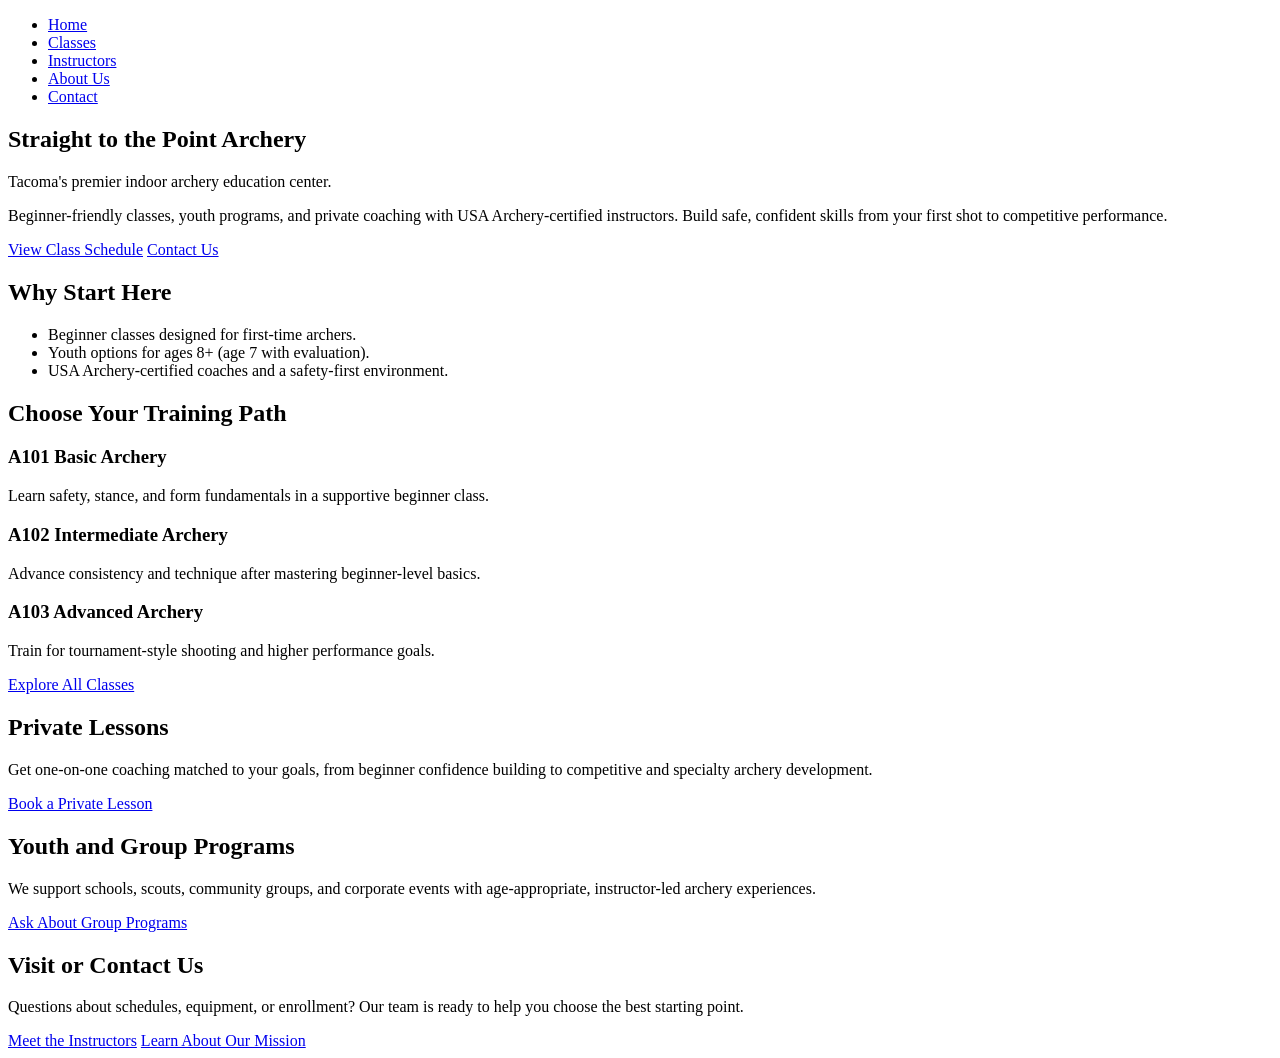
==== index.html @ 0095e6a8 "Adding content to classes page" ====
<!DOCTYPE html>
<html lang="en">
<head>
    <meta charset="UTF-8">
    <meta name="viewport" content="width=device-width, initial-scale=1.0">
    <link rel="stylesheet" href="css/style.css">
    <title>Straight to the Point Archery</title>
</head>
<body>
    <header>
        <nav aria-label="Main navigation">
            <ul>
                <li><a href="index.html">Home</a></li>
                <li><a href="classes.html">Classes</a></li>
                <li><a href="instructors.html">Instructors</a></li>
                <li><a href="about.html">About Us</a></li>
                <li><a href="contact.html">Contact</a></li>
            </ul>
        </nav>
    </header>

    <main>
        <section class="hero" aria-labelledby="hero-title">
            <h1 id="hero-title">Straight to the Point Archery</h1>
            <p>Tacoma's premier indoor archery education center.</p>
            <p>
                Beginner-friendly classes, youth programs, and private coaching with USA Archery-certified instructors.
                Build safe, confident skills from your first shot to competitive performance.
            </p>
            <a href="classes.html">View Class Schedule</a>
            <a href="contact.html">Contact Us</a>
        </section>

        <section aria-labelledby="highlights-title">
            <h2 id="highlights-title">Why Start Here</h2>
            <ul>
                <li>Beginner classes designed for first-time archers.</li>
                <li>Youth options for ages 8+ (age 7 with evaluation).</li>
                <li>USA Archery-certified coaches and a safety-first environment.</li>
            </ul>
        </section>

        <section aria-labelledby="classes-title">
            <h2 id="classes-title">Choose Your Training Path</h2>
            <article>
                <h3>A101 Basic Archery</h3>
                <p>Learn safety, stance, and form fundamentals in a supportive beginner class.</p>
            </article>
            <article>
                <h3>A102 Intermediate Archery</h3>
                <p>Advance consistency and technique after mastering beginner-level basics.</p>
            </article>
            <article>
                <h3>A103 Advanced Archery</h3>
                <p>Train for tournament-style shooting and higher performance goals.</p>
            </article>
            <a href="classes.html">Explore All Classes</a>
        </section>

        <section aria-labelledby="private-lessons-title">
            <h2 id="private-lessons-title">Private Lessons</h2>
            <p>
                Get one-on-one coaching matched to your goals, from beginner confidence building
                to competitive and specialty archery development.
            </p>
            <a href="contact.html">Book a Private Lesson</a>
        </section>

        <section aria-labelledby="programs-title">
            <h2 id="programs-title">Youth and Group Programs</h2>
            <p>
                We support schools, scouts, community groups, and corporate events with
                age-appropriate, instructor-led archery experiences.
            </p>
            <a href="contact.html">Ask About Group Programs</a>
        </section>

        <section aria-labelledby="trust-title">
            <h2 id="trust-title">Visit or Contact Us</h2>
            <p>
                Questions about schedules, equipment, or enrollment? Our team is ready to help
                you choose the best starting point.
            </p>
            <a href="instructors.html">Meet the Instructors</a>
            <a href="about.html">Learn About Our Mission</a>
        </section>
    </main>
</body>
</html>
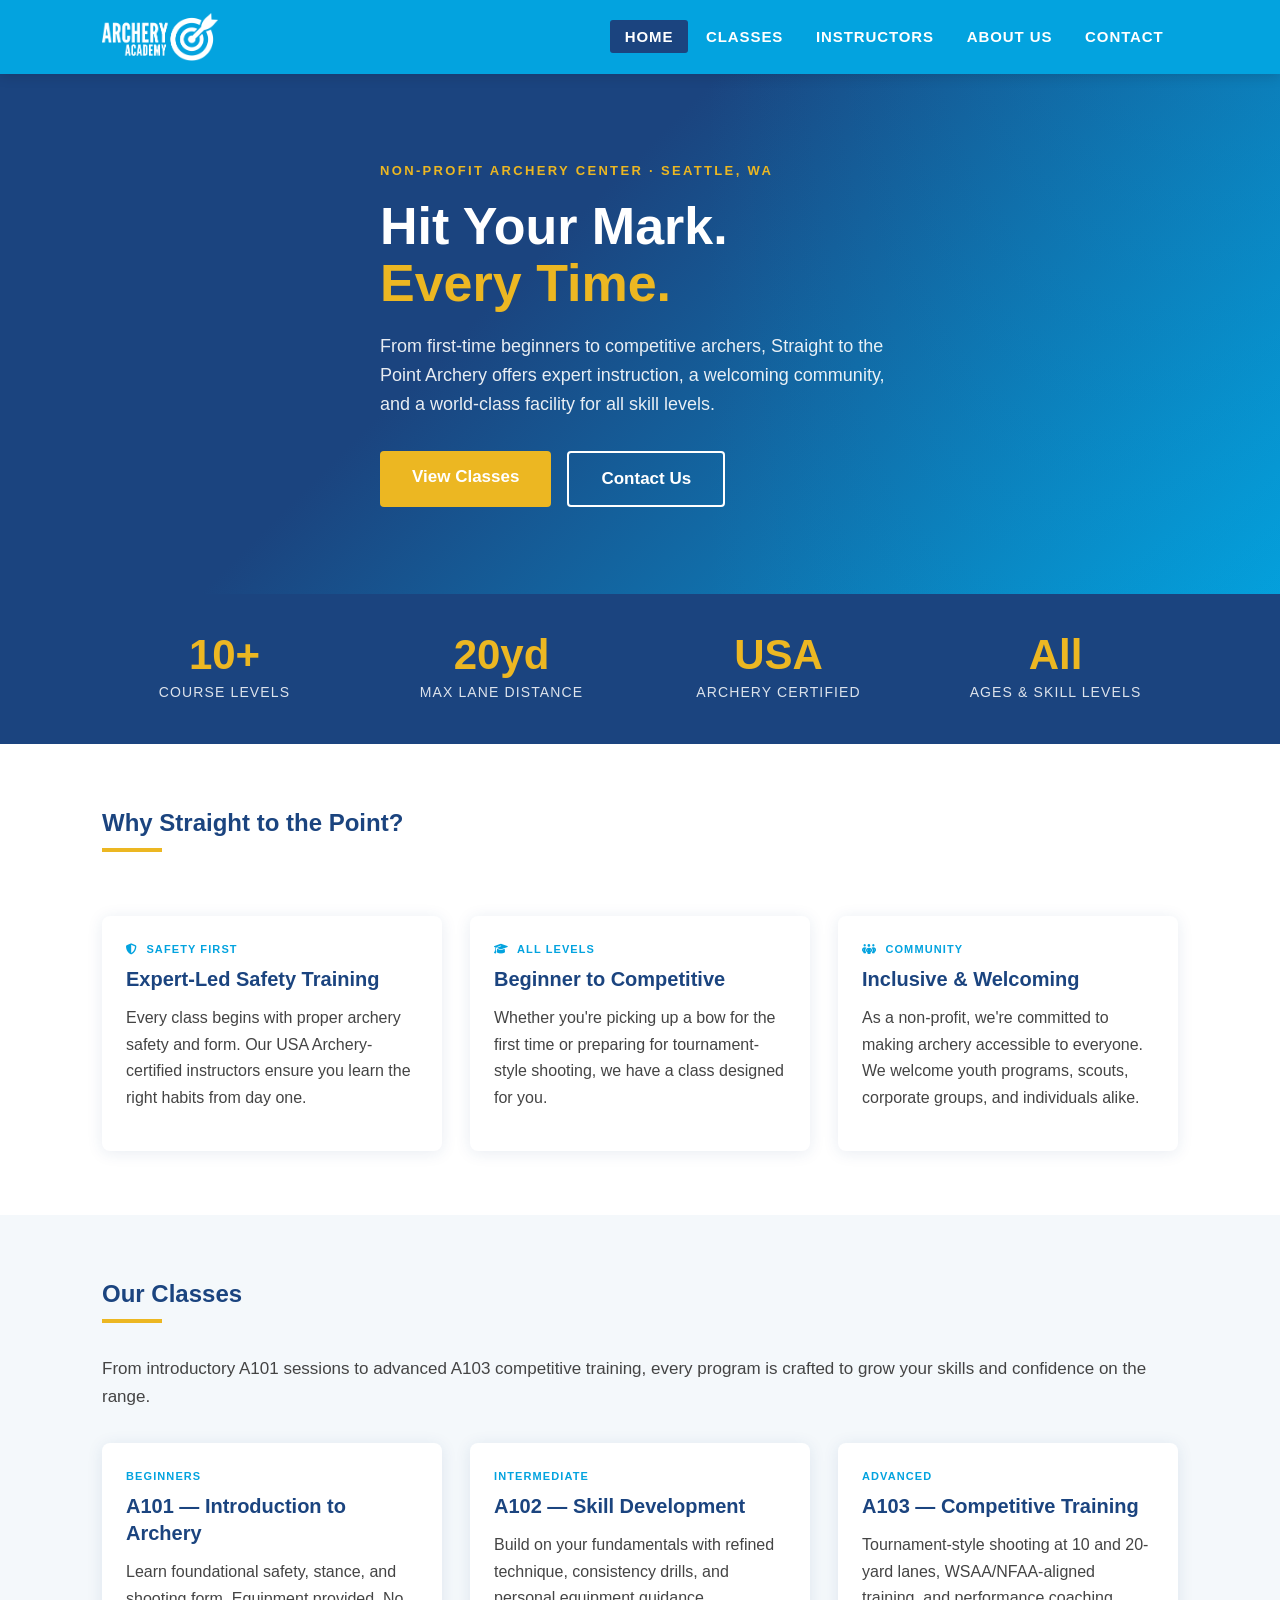
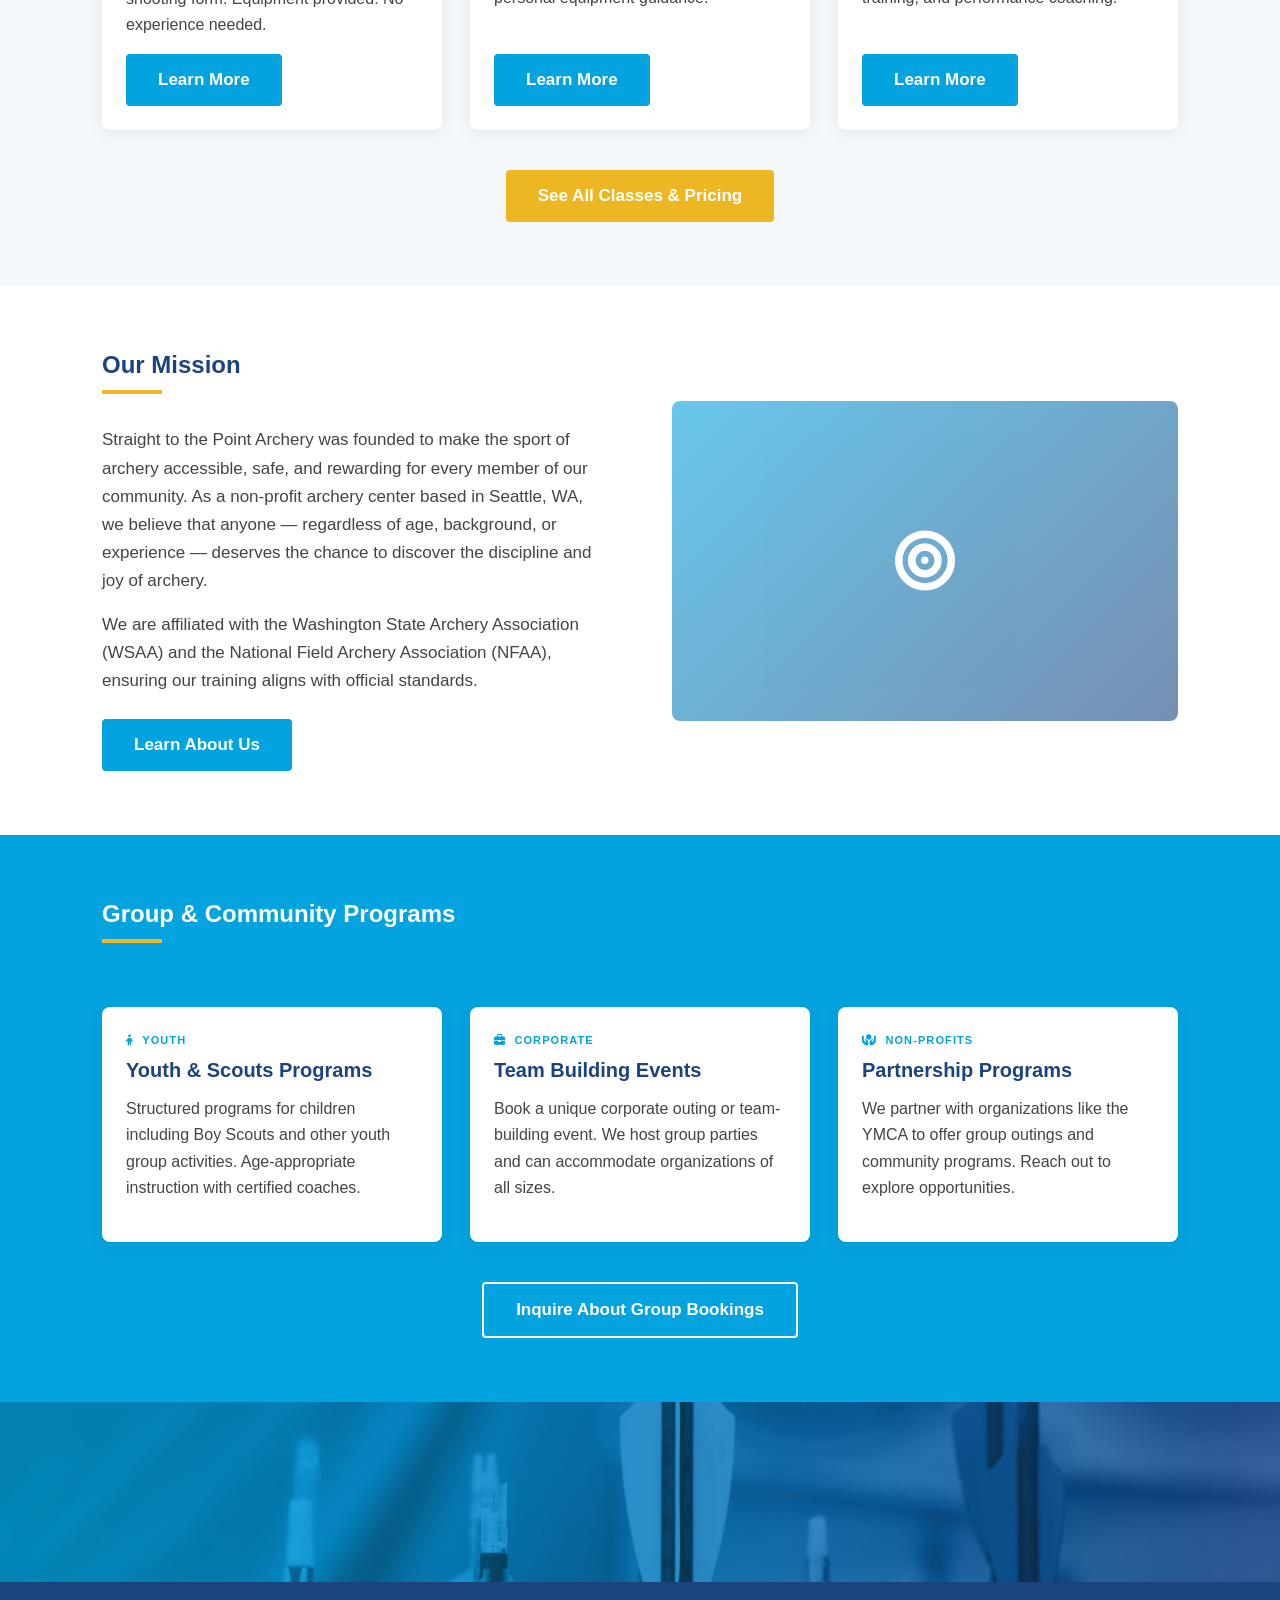
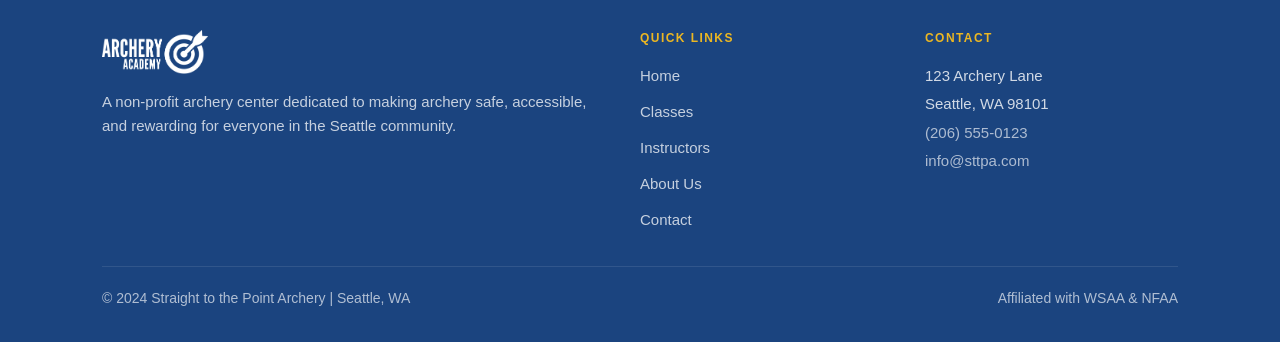
==== commit ae87d406: "Finished cl" ====
--- a/index.html
+++ b/index.html
@@ -1,89 +1,277 @@
 <!DOCTYPE html>
 <html lang="en">
 <head>
-    <meta charset="UTF-8">
-    <meta name="viewport" content="width=device-width, initial-scale=1.0">
-    <link rel="stylesheet" href="css/style.css">
-    <title>Straight to the Point Archery</title>
+  <meta charset="UTF-8" />
+  <meta name="viewport" content="width=device-width, initial-scale=1.0" />
+  <title>Straight to the Point Archery | Seattle, WA</title>
+  <meta name="description" content="Straight to the Point Archery offers beginner to advanced archery classes, private lessons, and youth programs in Seattle, WA." />
+  <link rel="stylesheet" href="css/style.css" />
+  <link rel="stylesheet" href="https://cdnjs.cloudflare.com/ajax/libs/font-awesome/6.5.0/css/all.min.css" />
 </head>
 <body>
-    <header>
-        <nav aria-label="Main navigation">
-            <ul>
-                <li><a href="index.html">Home</a></li>
-                <li><a href="classes.html">Classes</a></li>
-                <li><a href="instructors.html">Instructors</a></li>
-                <li><a href="about.html">About Us</a></li>
-                <li><a href="contact.html">Contact</a></li>
+
+  <!-- Skip Navigation -->
+  <a class="skip-link" href="#main-content">Skip to main content</a>
+
+  <!-- ── HEADER ───────────────────────────────────────────── -->
+  <header class="site-header">
+    <div class="container">
+      <a class="site-logo" href="index.html" aria-label="Straight to the Point Archery — Home">
+        <img src="imgs/archeryAcademy-logo-white.png" alt="Archery Academy logo" class="site-logo-img" />
+      </a>
+
+      <button class="nav-toggle" aria-label="Toggle navigation" aria-expanded="false" aria-controls="main-nav">
+        <span></span><span></span><span></span>
+      </button>
+
+      <nav class="main-nav" id="main-nav" aria-label="Main navigation">
+        <ul class="nav-list">
+          <li><a href="index.html" class="active">Home</a></li>
+          <li><a href="classes.html">Classes</a></li>
+          <li><a href="instructors.html">Instructors</a></li>
+          <li><a href="about.html">About Us</a></li>
+          <li><a href="contact.html">Contact</a></li>
+        </ul>
+      </nav>
+    </div>
+  </header>
+
+  <!-- ── MAIN CONTENT ─────────────────────────────────────── -->
+  <main id="main-content">
+
+    <!-- Hero -->
+    <section class="hero" aria-labelledby="hero-title">
+      <div class="hero__bg"></div>
+      <div class="hero__accent" aria-hidden="true"></div>
+      <div class="container">
+        <div class="hero__content">
+          <p class="hero__eyebrow">Non-Profit Archery Center · Seattle, WA</p>
+          <h1 class="hero__title" id="hero-title">
+            Hit Your Mark.<br><em>Every Time.</em>
+          </h1>
+          <p class="hero__subtitle">
+            From first-time beginners to competitive archers, Straight to the Point Archery offers expert instruction, a welcoming community, and a world-class facility for all skill levels.
+          </p>
+          <div class="hero__cta">
+            <a href="classes.html" class="btn btn--gold">View Classes</a>
+            <a href="contact.html" class="btn btn--outline">Contact Us</a>
+          </div>
+        </div>
+      </div>
+    </section>
+
+    <!-- Stats Bar -->
+    <aside class="stats-bar" aria-label="Quick facts">
+      <div class="container">
+        <div class="stats-grid">
+          <div>
+            <div class="stat-number">10+</div>
+            <div class="stat-label">Course Levels</div>
+          </div>
+          <div>
+            <div class="stat-number">20yd</div>
+            <div class="stat-label">Max Lane Distance</div>
+          </div>
+          <div>
+            <div class="stat-number">USA</div>
+            <div class="stat-label">Archery Certified</div>
+          </div>
+          <div>
+            <div class="stat-number">All</div>
+            <div class="stat-label">Ages &amp; Skill Levels</div>
+          </div>
+        </div>
+      </div>
+    </aside>
+
+    <!-- Why Choose Us -->
+    <section class="section" aria-labelledby="why-title">
+      <div class="container">
+        <h2 class="section-title" id="why-title">Why Straight to the Point?</h2>
+        <div class="card-grid">
+
+          <article class="card">
+            <div class="card__body">
+              <p class="card__tag"><i class="fa-solid fa-shield-halved" aria-hidden="true"></i> &nbsp;Safety First</p>
+              <h3 class="card__title">Expert-Led Safety Training</h3>
+              <p class="card__text">Every class begins with proper archery safety and form. Our USA Archery-certified instructors ensure you learn the right habits from day one.</p>
+            </div>
+          </article>
+
+          <article class="card">
+            <div class="card__body">
+              <p class="card__tag"><i class="fa-solid fa-graduation-cap" aria-hidden="true"></i> &nbsp;All Levels</p>
+              <h3 class="card__title">Beginner to Competitive</h3>
+              <p class="card__text">Whether you're picking up a bow for the first time or preparing for tournament-style shooting, we have a class designed for you.</p>
+            </div>
+          </article>
+
+          <article class="card">
+            <div class="card__body">
+              <p class="card__tag"><i class="fa-solid fa-people-group" aria-hidden="true"></i> &nbsp;Community</p>
+              <h3 class="card__title">Inclusive &amp; Welcoming</h3>
+              <p class="card__text">As a non-profit, we're committed to making archery accessible to everyone. We welcome youth programs, scouts, corporate groups, and individuals alike.</p>
+            </div>
+          </article>
+
+        </div>
+      </div>
+    </section>
+
+    <!-- Classes Preview -->
+    <section class="section section--light" aria-labelledby="classes-preview-title">
+      <div class="container">
+        <h2 class="section-title" id="classes-preview-title">Our Classes</h2>
+        <p>From introductory A101 sessions to advanced A103 competitive training, every program is crafted to grow your skills and confidence on the range.</p>
+
+        <div class="card-grid" style="margin-top:2rem;">
+
+          <article class="card">
+            <div class="card__body">
+              <p class="card__tag">Beginners</p>
+              <h3 class="card__title">A101 — Introduction to Archery</h3>
+              <p class="card__text">Learn foundational safety, stance, and shooting form. Equipment provided. No experience needed.</p>
+              <a href="classes.html#beginners" class="btn btn--primary" style="margin-top:auto; align-self:flex-start;">Learn More</a>
+            </div>
+          </article>
+
+          <article class="card">
+            <div class="card__body">
+              <p class="card__tag">Intermediate</p>
+              <h3 class="card__title">A102 — Skill Development</h3>
+              <p class="card__text">Build on your fundamentals with refined technique, consistency drills, and personal equipment guidance.</p>
+              <a href="classes.html#intermediate" class="btn btn--primary" style="margin-top:auto; align-self:flex-start;">Learn More</a>
+            </div>
+          </article>
+
+          <article class="card">
+            <div class="card__body">
+              <p class="card__tag">Advanced</p>
+              <h3 class="card__title">A103 — Competitive Training</h3>
+              <p class="card__text">Tournament-style shooting at 10 and 20-yard lanes, WSAA/NFAA-aligned training, and performance coaching.</p>
+              <a href="classes.html#advanced" class="btn btn--primary" style="margin-top:auto; align-self:flex-start;">Learn More</a>
+            </div>
+          </article>
+
+        </div>
+
+        <div style="text-align:center; margin-top:2.5rem;">
+          <a href="classes.html" class="btn btn--gold">See All Classes &amp; Pricing</a>
+        </div>
+      </div>
+    </section>
+
+    <!-- About Callout -->
+    <section class="section" aria-labelledby="about-callout-title">
+      <div class="container">
+        <div class="info-row">
+          <div class="info-row__text">
+            <h2 class="section-title" id="about-callout-title">Our Mission</h2>
+            <p>Straight to the Point Archery was founded to make the sport of archery accessible, safe, and rewarding for every member of our community. As a non-profit archery center based in Seattle, WA, we believe that anyone — regardless of age, background, or experience — deserves the chance to discover the discipline and joy of archery.</p>
+            <p>We are affiliated with the Washington State Archery Association (WSAA) and the National Field Archery Association (NFAA), ensuring our training aligns with official standards.</p>
+            <a href="about.html" class="btn btn--primary" style="margin-top:0.5rem;">Learn About Us</a>
+          </div>
+          <div class="info-row__img" aria-hidden="true">
+            <div class="info-row__img-placeholder">
+              <i class="fa-solid fa-bullseye"></i>
+            </div>
+          </div>
+        </div>
+      </div>
+    </section>
+
+    <!-- Groups & Community -->
+    <section class="section section--primary" aria-labelledby="groups-title">
+      <div class="container">
+        <h2 class="section-title" id="groups-title">Group &amp; Community Programs</h2>
+        <div class="card-grid">
+
+          <article class="card">
+            <div class="card__body">
+              <p class="card__tag"><i class="fa-solid fa-child" aria-hidden="true"></i> &nbsp;Youth</p>
+              <h3 class="card__title">Youth &amp; Scouts Programs</h3>
+              <p class="card__text">Structured programs for children including Boy Scouts and other youth group activities. Age-appropriate instruction with certified coaches.</p>
+            </div>
+          </article>
+
+          <article class="card">
+            <div class="card__body">
+              <p class="card__tag"><i class="fa-solid fa-briefcase" aria-hidden="true"></i> &nbsp;Corporate</p>
+              <h3 class="card__title">Team Building Events</h3>
+              <p class="card__text">Book a unique corporate outing or team-building event. We host group parties and can accommodate organizations of all sizes.</p>
+            </div>
+          </article>
+
+          <article class="card">
+            <div class="card__body">
+              <p class="card__tag"><i class="fa-solid fa-hands-holding-circle" aria-hidden="true"></i> &nbsp;Non-Profits</p>
+              <h3 class="card__title">Partnership Programs</h3>
+              <p class="card__text">We partner with organizations like the YMCA to offer group outings and community programs. Reach out to explore opportunities.</p>
+            </div>
+          </article>
+
+        </div>
+        <div style="text-align:center; margin-top:2.5rem;">
+          <a href="contact.html" class="btn btn--outline">Inquire About Group Bookings</a>
+        </div>
+      </div>
+    </section>
+
+  </main>
+
+  <!-- ── FOOTER ───────────────────────────────────────────── -->
+  <footer class="site-footer">
+    <div class="footer-image-bar" aria-hidden="true">
+      <img src="imgs/footerImage.jpg" alt="" />
+    </div>
+
+    <div class="footer-main">
+      <div class="container">
+        <div class="footer-grid">
+          <div>
+            <img src="imgs/archeryAcademy-logo-white.png" alt="Archery Academy" class="footer-logo-img" />
+            <p class="footer-tagline">A non-profit archery center dedicated to making archery safe, accessible, and rewarding for everyone in the Seattle community.</p>
+          </div>
+
+          <nav aria-label="Footer navigation">
+            <h3 class="footer-heading">Quick Links</h3>
+            <ul class="footer-links">
+              <li><a href="index.html">Home</a></li>
+              <li><a href="classes.html">Classes</a></li>
+              <li><a href="instructors.html">Instructors</a></li>
+              <li><a href="about.html">About Us</a></li>
+              <li><a href="contact.html">Contact</a></li>
             </ul>
-        </nav>
-    </header>
-
-    <main>
-        <section class="hero" aria-labelledby="hero-title">
-            <h1 id="hero-title">Straight to the Point Archery</h1>
-            <p>Tacoma's premier indoor archery education center.</p>
-            <p>
-                Beginner-friendly classes, youth programs, and private coaching with USA Archery-certified instructors.
-                Build safe, confident skills from your first shot to competitive performance.
-            </p>
-            <a href="classes.html">View Class Schedule</a>
-            <a href="contact.html">Contact Us</a>
-        </section>
-
-        <section aria-labelledby="highlights-title">
-            <h2 id="highlights-title">Why Start Here</h2>
-            <ul>
-                <li>Beginner classes designed for first-time archers.</li>
-                <li>Youth options for ages 8+ (age 7 with evaluation).</li>
-                <li>USA Archery-certified coaches and a safety-first environment.</li>
-            </ul>
-        </section>
-
-        <section aria-labelledby="classes-title">
-            <h2 id="classes-title">Choose Your Training Path</h2>
-            <article>
-                <h3>A101 Basic Archery</h3>
-                <p>Learn safety, stance, and form fundamentals in a supportive beginner class.</p>
-            </article>
-            <article>
-                <h3>A102 Intermediate Archery</h3>
-                <p>Advance consistency and technique after mastering beginner-level basics.</p>
-            </article>
-            <article>
-                <h3>A103 Advanced Archery</h3>
-                <p>Train for tournament-style shooting and higher performance goals.</p>
-            </article>
-            <a href="classes.html">Explore All Classes</a>
-        </section>
-
-        <section aria-labelledby="private-lessons-title">
-            <h2 id="private-lessons-title">Private Lessons</h2>
-            <p>
-                Get one-on-one coaching matched to your goals, from beginner confidence building
-                to competitive and specialty archery development.
-            </p>
-            <a href="contact.html">Book a Private Lesson</a>
-        </section>
-
-        <section aria-labelledby="programs-title">
-            <h2 id="programs-title">Youth and Group Programs</h2>
-            <p>
-                We support schools, scouts, community groups, and corporate events with
-                age-appropriate, instructor-led archery experiences.
-            </p>
-            <a href="contact.html">Ask About Group Programs</a>
-        </section>
-
-        <section aria-labelledby="trust-title">
-            <h2 id="trust-title">Visit or Contact Us</h2>
-            <p>
-                Questions about schedules, equipment, or enrollment? Our team is ready to help
-                you choose the best starting point.
-            </p>
-            <a href="instructors.html">Meet the Instructors</a>
-            <a href="about.html">Learn About Our Mission</a>
-        </section>
-    </main>
+          </nav>
+
+          <div>
+            <h3 class="footer-heading">Contact</h3>
+            <address style="font-style:normal; font-size:15px; opacity:0.8; line-height:1.9;">
+              123 Archery Lane<br>
+              Seattle, WA 98101<br>
+              <a href="tel:+12065550123" style="color:rgba(255,255,255,0.8);">(206) 555-0123</a><br>
+              <a href="mailto:info@straighttothepointarchery.com" style="color:rgba(255,255,255,0.8);">info@sttpa.com</a>
+            </address>
+          </div>
+        </div>
+
+        <div class="footer-bottom">
+          <span>&copy; 2024 Straight to the Point Archery | Seattle, WA</span>
+          <span>Affiliated with WSAA &amp; NFAA</span>
+        </div>
+      </div>
+    </div>
+  </footer>
+
+  <script>
+    // Mobile nav toggle
+    const toggle = document.querySelector('.nav-toggle');
+    const nav = document.querySelector('.main-nav');
+    toggle.addEventListener('click', () => {
+      const open = nav.classList.toggle('open');
+      toggle.setAttribute('aria-expanded', open);
+    });
+  </script>
+
 </body>
 </html>
--- a/css/style.css
+++ b/css/style.css
@@ -0,0 +1,946 @@
+/* ============================================================
+   Straight to the Point Archery — styles.css
+   Style Guide: Primary #03a3df | Dark Navy #1b447f | Gold #ecb722 | Dark #444444
+   Typography: Arial Bold / Regular (per brand guide)
+   ============================================================ */
+
+/* ── CSS Custom Properties ─────────────────────────────────── */
+:root {
+  --primary:      #03a3df;
+  --navy:         #1b447f;
+  --gold:         #ecb722;
+  --dark:         #444444;
+  --white:        #ffffff;
+  --light-bg:     #f4f8fb;
+  --border:       #dde8f0;
+
+  /* Typography */
+  --font:         Arial, Helvetica, sans-serif;
+
+  /* Spacing */
+  --space-xs:     0.5rem;
+  --space-sm:     1rem;
+  --space-md:     2rem;
+  --space-lg:     4rem;
+  --space-xl:     6rem;
+
+  /* Transitions */
+  --transition:   0.25s ease;
+}
+
+/* ── Reset & Base ───────────────────────────────────────────── */
+*, *::before, *::after {
+  box-sizing: border-box;
+  margin: 0;
+  padding: 0;
+}
+
+html {
+  scroll-behavior: smooth;
+}
+
+body {
+  font-family: var(--font);
+  font-size: 17px;
+  line-height: 1.65;
+  color: var(--dark);
+  background-color: var(--white);
+}
+
+img {
+  max-width: 100%;
+  height: auto;
+  display: block;
+}
+
+a {
+  color: var(--primary);
+  text-decoration: none;
+  transition: color var(--transition);
+}
+
+a:hover {
+  color: var(--navy);
+}
+
+ul {
+  list-style: none;
+}
+
+/* ── Skip Link (Accessibility) ──────────────────────────────── */
+.skip-link {
+  position: absolute;
+  top: -100%;
+  left: 1rem;
+  background: var(--navy);
+  color: var(--white);
+  padding: 0.6rem 1.2rem;
+  border-radius: 0 0 6px 6px;
+  font-weight: bold;
+  font-size: 0.95rem;
+  z-index: 9999;
+  transition: top var(--transition);
+}
+
+.skip-link:focus {
+  top: 0;
+  outline: 3px solid var(--gold);
+  outline-offset: 2px;
+}
+
+/* ── Typography ─────────────────────────────────────────────── */
+h1 { font-size: 40px; font-weight: bold; line-height: 1.15; }
+h2 { font-size: 24px; font-weight: bold; line-height: 1.25; }
+h3 { font-size: 17px; font-weight: bold; line-height: 1.35; }
+
+p { margin-bottom: var(--space-sm); }
+
+/* Callout / Quote style */
+.callout {
+  font-size: 30px;
+  font-weight: 400;
+  color: var(--primary);
+  font-style: normal;
+  line-height: 1.4;
+  margin: var(--space-md) 0 var(--space-xs);
+}
+
+.callout-speaker {
+  font-size: 14px;
+  font-weight: bold;
+  text-transform: uppercase;
+  letter-spacing: 0.08em;
+  color: var(--dark);
+}
+
+/* ── Layout Helpers ─────────────────────────────────────────── */
+.container {
+  max-width: 1140px;
+  margin: 0 auto;
+  padding: 0 var(--space-md);
+}
+
+.section {
+  padding: var(--space-lg) 0;
+}
+
+.section--light {
+  background-color: var(--light-bg);
+}
+
+.section--navy {
+  background-color: var(--navy);
+  color: var(--white);
+}
+
+.section--primary {
+  background-color: var(--primary);
+  color: var(--white);
+}
+
+.section-title {
+  color: var(--navy);
+  margin-bottom: var(--space-md);
+  position: relative;
+  display: inline-block;
+}
+
+.section-title::after {
+  content: '';
+  display: block;
+  width: 60px;
+  height: 4px;
+  background: var(--gold);
+  margin-top: 10px;
+}
+
+.section--navy .section-title,
+.section--primary .section-title {
+  color: var(--white);
+}
+
+.section--navy .section-title::after,
+.section--primary .section-title::after {
+  background: var(--gold);
+}
+
+/* ── Buttons ────────────────────────────────────────────────── */
+.btn {
+  display: inline-block;
+  padding: 0.75rem 2rem;
+  border-radius: 4px;
+  font-family: var(--font);
+  font-size: 17px;
+  font-weight: bold;
+  cursor: pointer;
+  border: none;
+  text-align: center;
+  transition: background-color var(--transition), transform var(--transition), box-shadow var(--transition);
+}
+
+.btn--gold {
+  background-color: var(--gold);
+  color: var(--white);
+}
+
+.btn--gold:hover {
+  background-color: #d4a41e;
+  color: var(--white);
+  transform: translateY(-2px);
+  box-shadow: 0 6px 20px rgba(236,183,34,0.35);
+}
+
+.btn--primary {
+  background-color: var(--primary);
+  color: var(--white);
+}
+
+.btn--primary:hover {
+  background-color: #0290c8;
+  color: var(--white);
+  transform: translateY(-2px);
+  box-shadow: 0 6px 20px rgba(3,163,223,0.35);
+}
+
+.btn--outline {
+  background-color: transparent;
+  color: var(--white);
+  border: 2px solid var(--white);
+}
+
+.btn--outline:hover {
+  background-color: var(--white);
+  color: var(--navy);
+}
+
+/* ── Focus States ───────────────────────────────────────────── */
+a:focus-visible,
+button:focus-visible,
+.btn:focus-visible {
+  outline: 3px solid var(--gold);
+  outline-offset: 3px;
+  border-radius: 3px;
+}
+
+/* ── Header ─────────────────────────────────────────────────── */
+.site-header {
+  background-color: var(--primary);
+  position: sticky;
+  top: 0;
+  z-index: 100;
+  box-shadow: 0 2px 12px rgba(0,0,0,0.15);
+}
+
+.site-header .container {
+  display: flex;
+  align-items: center;
+  justify-content: space-between;
+  padding-top: 0.8rem;
+  padding-bottom: 0.8rem;
+}
+
+.site-logo {
+  display: flex;
+  align-items: center;
+  gap: 0.75rem;
+  text-decoration: none;
+}
+
+.site-logo-img {
+  height: 48px;
+  width: auto;
+}
+
+.footer-logo-img {
+  height: 44px;
+  width: auto;
+  margin-bottom: 1rem;
+}
+
+/* ── Navigation ─────────────────────────────────────────────── */
+.main-nav {
+  display: flex;
+  align-items: center;
+}
+
+.nav-list {
+  display: flex;
+  gap: 0.25rem;
+  align-items: center;
+}
+
+.nav-list a {
+  color: var(--white);
+  font-size: 15px;
+  font-weight: bold;
+  text-transform: uppercase;
+  letter-spacing: 0.06em;
+  padding: 0.5rem 0.9rem;
+  border-radius: 3px;
+  transition: background-color var(--transition), color var(--transition);
+}
+
+.nav-list a:hover,
+.nav-list a.active {
+  background-color: var(--navy);
+  color: var(--white);
+}
+
+/* Hamburger (mobile) */
+.nav-toggle {
+  display: none;
+  background: none;
+  border: none;
+  cursor: pointer;
+  padding: 0.4rem;
+  flex-direction: column;
+  gap: 5px;
+}
+
+.nav-toggle span {
+  display: block;
+  width: 26px;
+  height: 2px;
+  background: var(--white);
+  border-radius: 2px;
+  transition: transform var(--transition), opacity var(--transition);
+}
+
+/* ── Hero Section ───────────────────────────────────────────── */
+.hero {
+  position: relative;
+  background-color: var(--navy);
+  min-height: 520px;
+  display: flex;
+  align-items: center;
+  overflow: hidden;
+}
+
+.hero__bg {
+  position: absolute;
+  inset: 0;
+  background-image: linear-gradient(135deg, var(--navy) 40%, var(--primary) 100%);
+  opacity: 0.95;
+  z-index: 0;
+}
+
+/* Decorative archer silhouette stripe */
+.hero__accent {
+  position: absolute;
+  right: 0;
+  top: 0;
+  bottom: 0;
+  width: 45%;
+  background: linear-gradient(to right, transparent, rgba(3,163,223,0.25));
+  z-index: 1;
+}
+
+.hero__content {
+  position: relative;
+  z-index: 2;
+  color: var(--white);
+  max-width: 640px;
+  padding: var(--space-lg) 0;
+  animation: fadeSlideUp 0.7s ease both;
+}
+
+.hero__eyebrow {
+  font-size: 13px;
+  text-transform: uppercase;
+  letter-spacing: 0.18em;
+  color: var(--gold);
+  font-weight: bold;
+  margin-bottom: 1rem;
+}
+
+.hero__title {
+  font-size: clamp(32px, 5vw, 52px);
+  font-weight: bold;
+  line-height: 1.1;
+  margin-bottom: 1.25rem;
+}
+
+.hero__title em {
+  color: var(--gold);
+  font-style: normal;
+}
+
+.hero__subtitle {
+  font-size: 18px;
+  line-height: 1.6;
+  opacity: 0.9;
+  margin-bottom: 2rem;
+  max-width: 520px;
+}
+
+.hero__cta {
+  display: flex;
+  gap: 1rem;
+  flex-wrap: wrap;
+}
+
+/* ── Cards ──────────────────────────────────────────────────── */
+.card-grid {
+  display: grid;
+  grid-template-columns: repeat(auto-fit, minmax(280px, 1fr));
+  gap: 1.75rem;
+  margin-top: var(--space-md);
+}
+
+.card {
+  background: var(--white);
+  border-radius: 8px;
+  box-shadow: 0 2px 16px rgba(27,68,127,0.1);
+  overflow: hidden;
+  transition: transform var(--transition), box-shadow var(--transition);
+  display: flex;
+  flex-direction: column;
+}
+
+.card:hover {
+  transform: translateY(-5px);
+  box-shadow: 0 8px 30px rgba(27,68,127,0.18);
+}
+
+.card__body {
+  padding: 1.5rem;
+  flex: 1;
+  display: flex;
+  flex-direction: column;
+}
+
+.card__tag {
+  font-size: 11px;
+  font-weight: bold;
+  text-transform: uppercase;
+  letter-spacing: 0.1em;
+  color: var(--primary);
+  margin-bottom: 0.5rem;
+}
+
+.card__title {
+  font-size: 20px;
+  font-weight: bold;
+  color: var(--navy);
+  margin-bottom: 0.75rem;
+}
+
+.card__text {
+  font-size: 16px;
+  color: var(--dark);
+  flex: 1;
+  margin-bottom: 1rem;
+}
+
+.card__meta {
+  font-size: 14px;
+  color: var(--dark);
+  opacity: 0.75;
+  padding-top: 1rem;
+  border-top: 1px solid var(--border);
+}
+
+.card__meta strong {
+  color: var(--navy);
+}
+
+/* ── Class Article (classes page) ───────────────────────────── */
+.class-article {
+  background: var(--white);
+  border-left: 5px solid var(--primary);
+  border-radius: 0 8px 8px 0;
+  padding: 2rem 2rem 2rem 1.75rem;
+  margin-bottom: 2rem;
+  box-shadow: 0 2px 12px rgba(27,68,127,0.08);
+  transition: border-color var(--transition);
+}
+
+.class-article:hover {
+  border-color: var(--gold);
+}
+
+.class-article h3 {
+  color: var(--navy);
+  font-size: 22px;
+  margin-bottom: 0.5rem;
+}
+
+.class-meta {
+  display: flex;
+  flex-wrap: wrap;
+  gap: 1rem;
+  margin: 1rem 0;
+  padding: 1rem;
+  background: var(--light-bg);
+  border-radius: 6px;
+  font-size: 15px;
+}
+
+.class-meta-item {
+  display: flex;
+  align-items: center;
+  gap: 0.4rem;
+}
+
+.class-meta-item i {
+  color: var(--primary);
+  width: 16px;
+}
+
+.class-meta-label {
+  font-weight: bold;
+  color: var(--navy);
+  font-size: 12px;
+  text-transform: uppercase;
+  letter-spacing: 0.06em;
+}
+
+/* ── Instructor Profile ──────────────────────────────────────── */
+.instructor-grid {
+  display: grid;
+  grid-template-columns: repeat(auto-fit, minmax(300px, 1fr));
+  gap: 2rem;
+  margin-top: var(--space-md);
+}
+
+.instructor-card {
+  background: var(--white);
+  border-radius: 10px;
+  box-shadow: 0 2px 20px rgba(27,68,127,0.1);
+  overflow: hidden;
+  transition: transform var(--transition), box-shadow var(--transition);
+}
+
+.instructor-card:hover {
+  transform: translateY(-4px);
+  box-shadow: 0 10px 32px rgba(27,68,127,0.18);
+}
+
+.instructor-card__header {
+  background: var(--navy);
+  padding: 2rem;
+  display: flex;
+  gap: 1.5rem;
+  align-items: flex-start;
+}
+
+.instructor-card__photo {
+  width: 90px;
+  height: 90px;
+  border-radius: 50%;
+  object-fit: cover;
+  border: 3px solid var(--gold);
+  flex-shrink: 0;
+}
+
+.instructor-card__photo-placeholder {
+  width: 90px;
+  height: 90px;
+  border-radius: 50%;
+  background: var(--primary);
+  display: flex;
+  align-items: center;
+  justify-content: center;
+  font-size: 32px;
+  color: var(--white);
+  border: 3px solid var(--gold);
+  flex-shrink: 0;
+}
+
+.instructor-card__name {
+  color: var(--white);
+  font-size: 20px;
+  margin-bottom: 0.25rem;
+}
+
+.instructor-card__cert-label {
+  font-size: 11px;
+  text-transform: uppercase;
+  letter-spacing: 0.1em;
+  color: var(--gold);
+  font-weight: bold;
+  margin-bottom: 0.15rem;
+}
+
+.instructor-card__cert {
+  color: var(--white);
+  font-size: 16px;
+  margin-bottom: 0.5rem;
+}
+
+.instructor-card__bow-label {
+  font-size: 11px;
+  text-transform: uppercase;
+  letter-spacing: 0.1em;
+  color: var(--primary);
+  font-weight: bold;
+  margin-bottom: 0.15rem;
+}
+
+.instructor-card__bow {
+  color: var(--white);
+  font-size: 16px;
+}
+
+.instructor-card__body {
+  padding: 1.5rem 2rem 2rem;
+}
+
+.instructor-card__quote {
+  font-size: 17px;
+  color: var(--primary);
+  line-height: 1.5;
+  font-style: italic;
+  border-left: 3px solid var(--gold);
+  padding-left: 1rem;
+  margin-bottom: 1rem;
+}
+
+.instructor-card__bio {
+  font-size: 15px;
+  color: var(--dark);
+  line-height: 1.65;
+}
+
+/* ── Info Row (two-col split) ────────────────────────────────── */
+.info-row {
+  display: grid;
+  grid-template-columns: 1fr 1fr;
+  gap: var(--space-lg);
+  align-items: center;
+}
+
+.info-row--reverse .info-row__img {
+  order: 2;
+}
+
+.info-row__img img {
+  border-radius: 8px;
+  width: 100%;
+  height: 320px;
+  object-fit: cover;
+}
+
+.info-row__img-placeholder {
+  border-radius: 8px;
+  width: 100%;
+  height: 320px;
+  background: linear-gradient(135deg, var(--primary), var(--navy));
+  display: flex;
+  align-items: center;
+  justify-content: center;
+  color: var(--white);
+  font-size: 60px;
+  opacity: 0.6;
+}
+
+/* ── Contact ─────────────────────────────────────────────────── */
+.contact-grid {
+  display: grid;
+  grid-template-columns: 1fr 1fr;
+  gap: var(--space-lg);
+}
+
+.contact-info address {
+  font-style: normal;
+}
+
+.contact-item {
+  display: flex;
+  gap: 1rem;
+  align-items: flex-start;
+  margin-bottom: 1.5rem;
+}
+
+.contact-item i {
+  color: var(--primary);
+  font-size: 20px;
+  margin-top: 3px;
+  width: 22px;
+  text-align: center;
+}
+
+.contact-item-label {
+  font-size: 12px;
+  font-weight: bold;
+  text-transform: uppercase;
+  letter-spacing: 0.08em;
+  color: var(--gold);
+  margin-bottom: 0.2rem;
+}
+
+.contact-item-value {
+  color: var(--dark);
+  font-size: 17px;
+}
+
+.contact-item-value a {
+  color: var(--navy);
+  font-weight: bold;
+}
+
+.contact-item-value a:hover {
+  color: var(--primary);
+}
+
+/* ── Stats Bar ───────────────────────────────────────────────── */
+.stats-bar {
+  background: var(--navy);
+  padding: 2.5rem 0;
+}
+
+.stats-grid {
+  display: grid;
+  grid-template-columns: repeat(auto-fit, minmax(160px, 1fr));
+  gap: 2rem;
+  text-align: center;
+}
+
+.stat-number {
+  font-size: 42px;
+  font-weight: bold;
+  color: var(--gold);
+  line-height: 1;
+  margin-bottom: 0.35rem;
+}
+
+.stat-label {
+  font-size: 14px;
+  color: var(--white);
+  text-transform: uppercase;
+  letter-spacing: 0.08em;
+  opacity: 0.85;
+}
+
+/* ── Page Hero (inner pages) ─────────────────────────────────── */
+.page-hero {
+  background: linear-gradient(135deg, var(--navy) 0%, var(--primary) 100%);
+  padding: 4rem 0;
+  color: var(--white);
+}
+
+.page-hero h1 {
+  font-size: clamp(28px, 4vw, 44px);
+  margin-bottom: 0.75rem;
+}
+
+.page-hero p {
+  font-size: 18px;
+  opacity: 0.9;
+  max-width: 560px;
+  margin-bottom: 0;
+}
+
+/* ── Footer ─────────────────────────────────────────────────── */
+.site-footer {
+  background-color: var(--navy);
+  color: var(--white);
+  padding-top: 0;
+  overflow: hidden;
+}
+
+.footer-image-bar {
+  width: 100%;
+  height: 180px;
+  background: linear-gradient(to right, var(--primary), var(--navy));
+  position: relative;
+  overflow: hidden;
+}
+
+.footer-image-bar img {
+  width: 100%;
+  height: 100%;
+  object-fit: cover;
+  opacity: 0.55;
+  mix-blend-mode: luminosity;
+}
+
+.footer-image-bar-placeholder {
+  width: 100%;
+  height: 100%;
+  background: linear-gradient(to right, rgba(3,163,223,0.5), rgba(27,68,127,0.5));
+  display: flex;
+  align-items: center;
+  justify-content: center;
+  font-size: 48px;
+  opacity: 0.4;
+}
+
+.footer-main {
+  padding: 3rem 0 2rem;
+}
+
+.footer-grid {
+  display: grid;
+  grid-template-columns: 2fr 1fr 1fr;
+  gap: var(--space-md);
+  margin-bottom: 2rem;
+}
+
+.footer-logo-text {
+  font-size: 22px;
+  font-weight: bold;
+  color: var(--white);
+  text-transform: uppercase;
+  letter-spacing: 0.04em;
+  margin-bottom: 0.75rem;
+}
+
+/* Also handle the footer image bar real image */
+.footer-image-bar img {
+  width: 100%;
+  height: 100%;
+  object-fit: cover;
+  display: block;
+}
+
+.footer-tagline {
+  font-size: 15px;
+  opacity: 0.75;
+  line-height: 1.6;
+  margin-bottom: 1.25rem;
+}
+
+.footer-heading {
+  font-size: 12px;
+  text-transform: uppercase;
+  letter-spacing: 0.12em;
+  font-weight: bold;
+  color: var(--gold);
+  margin-bottom: 1rem;
+}
+
+.footer-links {
+  display: flex;
+  flex-direction: column;
+  gap: 0.5rem;
+}
+
+.footer-links a {
+  color: rgba(255,255,255,0.75);
+  font-size: 15px;
+  transition: color var(--transition);
+}
+
+.footer-links a:hover {
+  color: var(--gold);
+}
+
+.footer-bottom {
+  border-top: 1px solid rgba(255,255,255,0.15);
+  padding-top: 1.25rem;
+  display: flex;
+  justify-content: space-between;
+  align-items: center;
+  font-size: 14px;
+  opacity: 0.65;
+  flex-wrap: wrap;
+  gap: 0.5rem;
+}
+
+/* ── About Page ─────────────────────────────────────────────── */
+.mission-highlight {
+  background: var(--navy);
+  color: var(--white);
+  border-radius: 10px;
+  padding: 2.5rem;
+  margin: var(--space-md) 0;
+}
+
+.mission-highlight p.callout {
+  color: var(--gold);
+  font-size: 24px;
+  margin-bottom: 0;
+}
+
+.policy-list {
+  list-style: disc;
+  padding-left: 1.5rem;
+}
+
+.policy-list li {
+  margin-bottom: 0.5rem;
+  font-size: 16px;
+}
+
+/* ── Animations ─────────────────────────────────────────────── */
+@keyframes fadeSlideUp {
+  from { opacity: 0; transform: translateY(24px); }
+  to   { opacity: 1; transform: translateY(0); }
+}
+
+/* ── Media Queries ───────────────────────────────────────────── */
+@media (max-width: 900px) {
+  .info-row,
+  .contact-grid {
+    grid-template-columns: 1fr;
+  }
+
+  .info-row--reverse .info-row__img {
+    order: 0;
+  }
+
+  .footer-grid {
+    grid-template-columns: 1fr 1fr;
+  }
+}
+
+@media (max-width: 680px) {
+  h1 { font-size: 28px; }
+  h2 { font-size: 20px; }
+
+  .hero__content { padding: 3rem 0; }
+
+  .nav-toggle {
+    display: flex;
+  }
+
+  .main-nav {
+    position: absolute;
+    top: 100%;
+    left: 0;
+    right: 0;
+    background: var(--navy);
+    padding: 0;
+    max-height: 0;
+    overflow: hidden;
+    transition: max-height 0.35s ease, padding 0.35s ease;
+  }
+
+  .main-nav.open {
+    max-height: 400px;
+    padding: 1rem 0;
+  }
+
+  .nav-list {
+    flex-direction: column;
+    align-items: stretch;
+    gap: 0;
+    width: 100%;
+    padding: 0 1rem;
+  }
+
+  .nav-list a {
+    display: block;
+    padding: 0.75rem 1rem;
+    border-radius: 4px;
+  }
+
+  .footer-grid {
+    grid-template-columns: 1fr;
+  }
+
+  .footer-bottom {
+    flex-direction: column;
+    text-align: center;
+  }
+
+  .stats-grid {
+    grid-template-columns: repeat(2, 1fr);
+  }
+
+  .hero__cta {
+    flex-direction: column;
+    align-items: flex-start;
+  }
+}
